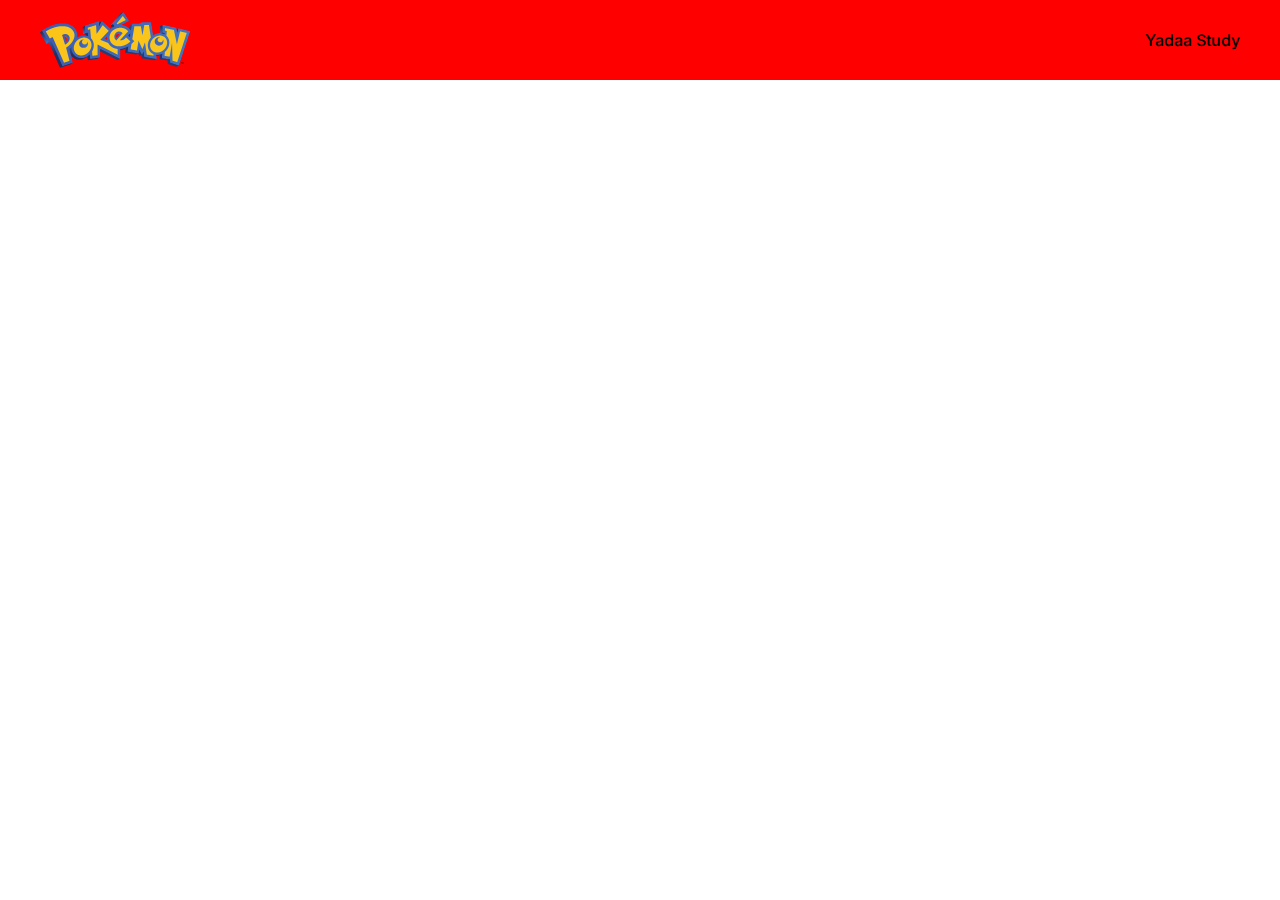
==== index.html @ 983d991a "pokedex" ====
<!DOCTYPE html>
<html lang="pt-br">
<head>
    <link rel="preconnect" href="https://fonts.googleapis.com">
    <link rel="preconnect" href="https://fonts.gstatic.com" crossorigin>
    <link href="https://fonts.googleapis.com/css2?family=Inter:wght@300;500&family=Poppins:wght@500&display=swap" rel="stylesheet">
    <link rel="stylesheet" href="global.css">
    <link rel="stylesheet" href="header.css">
    <meta charset="UTF-8">
    <meta http-equiv="X-UA-Compatible" content="IE=edge">
    <meta name="viewport" content="width=device-width, initial-scale=1.0">
    <title>Pokedex</title>
</head>
<body>
    <header>
        <div class="container header-content">
            <img class="logo" src="logo.svg" alt="Logo Pokemon">
            <span>Yadaa Study</span>
        </div>
    </header>

    <section class="hero">
    </section>

    <main>
    </main>

    <footer>
    </footer>

    <script src="script.js"></script>
</body>
</html>
---- global.css ----
*{
    margin: 0%;
    padding: 0%;
    box-sizing: border-box;
}

body{
    font-family: 'Inter', sans-serif;
    font-weight: 500; 
}

h1, h2, h3{
    font-family: 'Poppins', sans-serif;
}

.container{
    max-width: 1200px;
    margin: 0 auto;
}
---- header.css ----
header{
    width: 100%;
    height: 80px;
    background-color: red;
}

.header-content{
    height: 100%;

    display: flex;
    align-items: center;
    justify-content: space-between;
}

.logo{
    width: 150px;
    height: 150px;
}
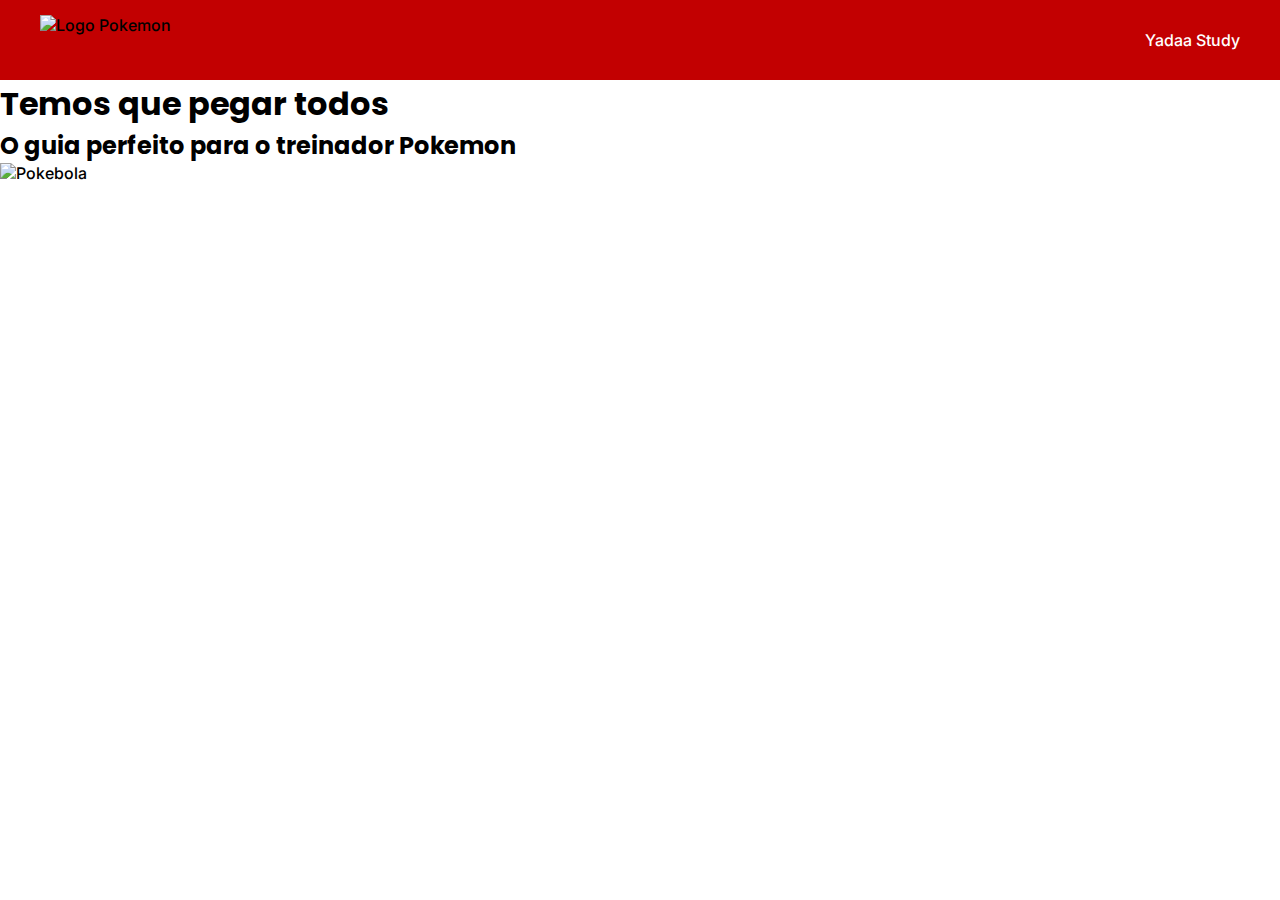
==== commit 882a869b: "19/10/2022" ====
--- a/index.html
+++ b/index.html
@@ -1,33 +1,35 @@
 <!DOCTYPE html>
 <html lang="pt-br">
 <head>
-    <link rel="preconnect" href="https://fonts.googleapis.com">
-    <link rel="preconnect" href="https://fonts.gstatic.com" crossorigin>
-    <link href="https://fonts.googleapis.com/css2?family=Inter:wght@300;500&family=Poppins:wght@500&display=swap" rel="stylesheet">
-    <link rel="stylesheet" href="global.css">
-    <link rel="stylesheet" href="header.css">
-    <meta charset="UTF-8">
-    <meta http-equiv="X-UA-Compatible" content="IE=edge">
-    <meta name="viewport" content="width=device-width, initial-scale=1.0">
-    <title>Pokedex</title>
+  <meta charset="UTF-8">
+  <meta http-equiv="X-UA-Compatible" content="IE=edge">
+  <meta name="viewport" content="width=device-width, initial-scale=1.0">
+  <link rel="preconnect" href="https://fonts.googleapis.com">
+  <link rel="preconnect" href="https://fonts.gstatic.com" crossorigin>
+  <link href="https://fonts.googleapis.com/css2?family=Inter:wght@300;500&family=Poppins:wght@500&display=swap" rel="stylesheet">
+  <link rel="stylesheet" href="global.css">
+  <link rel="stylesheet" href="header.css">
+  <title>Pokedex</title>
 </head>
 <body>
-    <header>
-        <div class="container header-content">
-            <img class="logo" src="logo.svg" alt="Logo Pokemon">
-            <span>Yadaa Study</span>
-        </div>
-    </header>
+  <header>
+    <div class="container header-content">
+      <img class="header-content-logo" src="./assets/pokemon-logo.webp" alt="Logo Pokemon">
+      <span class="header-content-description">Yadaa Study</span>
+    </div>
+  </header>
 
-    <section class="hero">
-    </section>
+  <section class="hero">
+    <h1>Temos que pegar todos</h1>
+    <h2>O guia perfeito para o treinador Pokemon</h2>
+    <img src="./assets/pokeball.png" alt="Pokebola">
+  </section>
 
-    <main>
-    </main>
+  <main>
+  </main>
 
-    <footer>
-    </footer>
-
-    <script src="script.js"></script>
+  <footer>
+  </footer>
+  
 </body>
 </html>--- a/global.css
+++ b/global.css
@@ -1,19 +1,26 @@
-*{
-    margin: 0%;
-    padding: 0%;
-    box-sizing: border-box;
+:root {
+  --white: #ffffff;
+  --red: #C20001;
 }
 
-body{
-    font-family: 'Inter', sans-serif;
-    font-weight: 500; 
+* {
+  margin: 0;
+  padding: 0;
+  box-sizing: border-box;
 }
 
-h1, h2, h3{
-    font-family: 'Poppins', sans-serif;
+body {
+  font-family: 'Inter', sans-serif;
+  font-weight: 500;
 }
 
-.container{
-    max-width: 1200px;
-    margin: 0 auto;
-}+h1, h2, h3 {
+  font-family: 'Poppins', sans-serif;
+}
+
+.container {
+  max-width: 1200px;
+  margin: 0 auto;
+}
+
+
--- a/header.css
+++ b/header.css
@@ -1,18 +1,22 @@
-header{
-    width: 100%;
-    height: 80px;
-    background-color: red;
+header {
+  width: 100%;
+  height: 80px;
+  background-color: var(--red);
 }
 
-.header-content{
-    height: 100%;
+.header-content {
+  height: 100%;
 
-    display: flex;
-    align-items: center;
-    justify-content: space-between;
+  display: flex;
+  align-items: center;
+  justify-content: space-between;
 }
 
-.logo{
-    width: 150px;
-    height: 150px;
+.header-content-logo {
+  height: 50px;
+  width: auto;
+}
+
+.header-content-description {
+  color: var(--white);
 }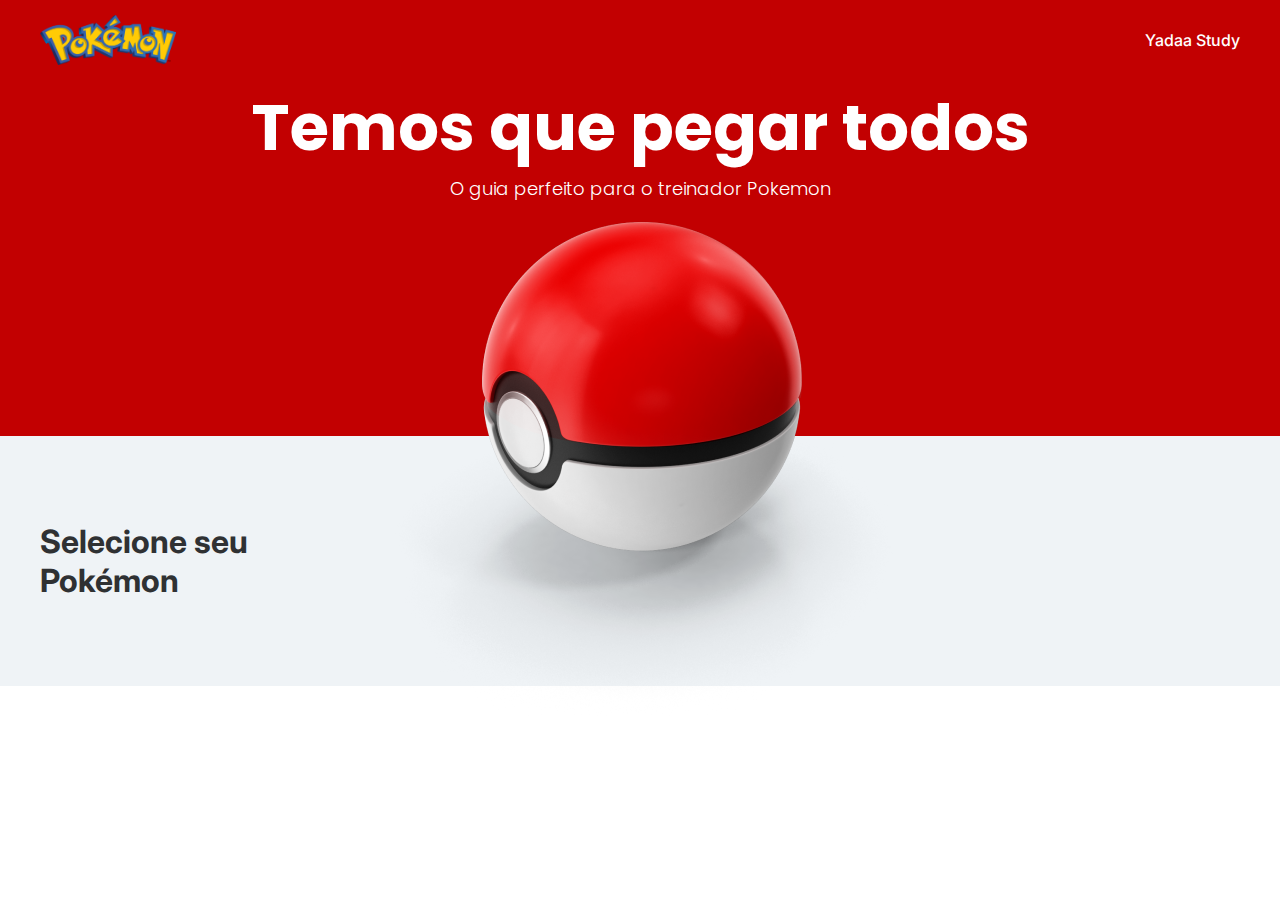
==== commit d253f178: "finaliza div search" ====
--- a/index.html
+++ b/index.html
@@ -9,6 +9,8 @@
   <link href="https://fonts.googleapis.com/css2?family=Inter:wght@300;500&family=Poppins:wght@500&display=swap" rel="stylesheet">
   <link rel="stylesheet" href="global.css">
   <link rel="stylesheet" href="header.css">
+  <link rel="stylesheet" href="hero.css">
+  <link rel="stylesheet" href="search.css">
   <title>Pokedex</title>
 </head>
 <body>
@@ -20,12 +22,22 @@
   </header>
 
   <section class="hero">
-    <h1>Temos que pegar todos</h1>
-    <h2>O guia perfeito para o treinador Pokemon</h2>
-    <img src="./assets/pokeball.png" alt="Pokebola">
+    <h1 class="hero-title">Temos que pegar todos</h1>
+    <h2 class="hero-subtitle">O guia perfeito para o treinador Pokemon</h2>
+    <img class="hero-image" src="./assets/pokeball.png" alt="Pokebola">
   </section>
 
   <main>
+    <div class="search">
+      <div class="container">
+        <div class="search-content">
+            <strong class="search-content-title">Selecione seu Pokémon</strong>
+        </div>
+      </div>
+    </div>
+
+    <div class="list">
+    </div>
   </main>
 
   <footer>
--- a/global.css
+++ b/global.css
@@ -1,6 +1,8 @@
 :root {
   --white: #ffffff;
   --red: #C20001;
+  --gray: #eff3f6;
+  --black: #2f3133;
 }
 
 * {
@@ -23,4 +25,6 @@
   margin: 0 auto;
 }
 
+.teste {
 
+}
--- a/header.css
+++ b/header.css
@@ -14,9 +14,8 @@
 
 .header-content-logo {
   height: 50px;
-  width: auto;
 }
 
 .header-content-description {
   color: var(--white);
-}+}
--- a/hero.css
+++ b/hero.css
@@ -0,0 +1,25 @@
+.hero {
+  background-color: var(--red);
+
+  display: flex;
+  flex-direction: column;
+  align-items: center;
+  justify-content: center;
+}
+
+.hero-title, .hero-subtitle {
+  color: var(--white);
+}
+
+.hero-title {
+  font-size: 64px;
+}
+
+.hero-subtitle {
+  font-size: 18px;
+  font-weight: 300;
+}
+
+.hero-image {
+  margin-bottom: -280px;
+}
--- a/search.css
+++ b/search.css
@@ -0,0 +1,17 @@
+.search {
+    width: 100%;
+    background-color: var(--gray);
+}
+
+.search-content {
+    display: flex;
+    align-items: center;
+    justify-content: space-between;
+    height: 250px;
+}
+
+.search-content-title {
+    color: var(--black);
+    font-size: 32px;
+    width: 230px;
+}
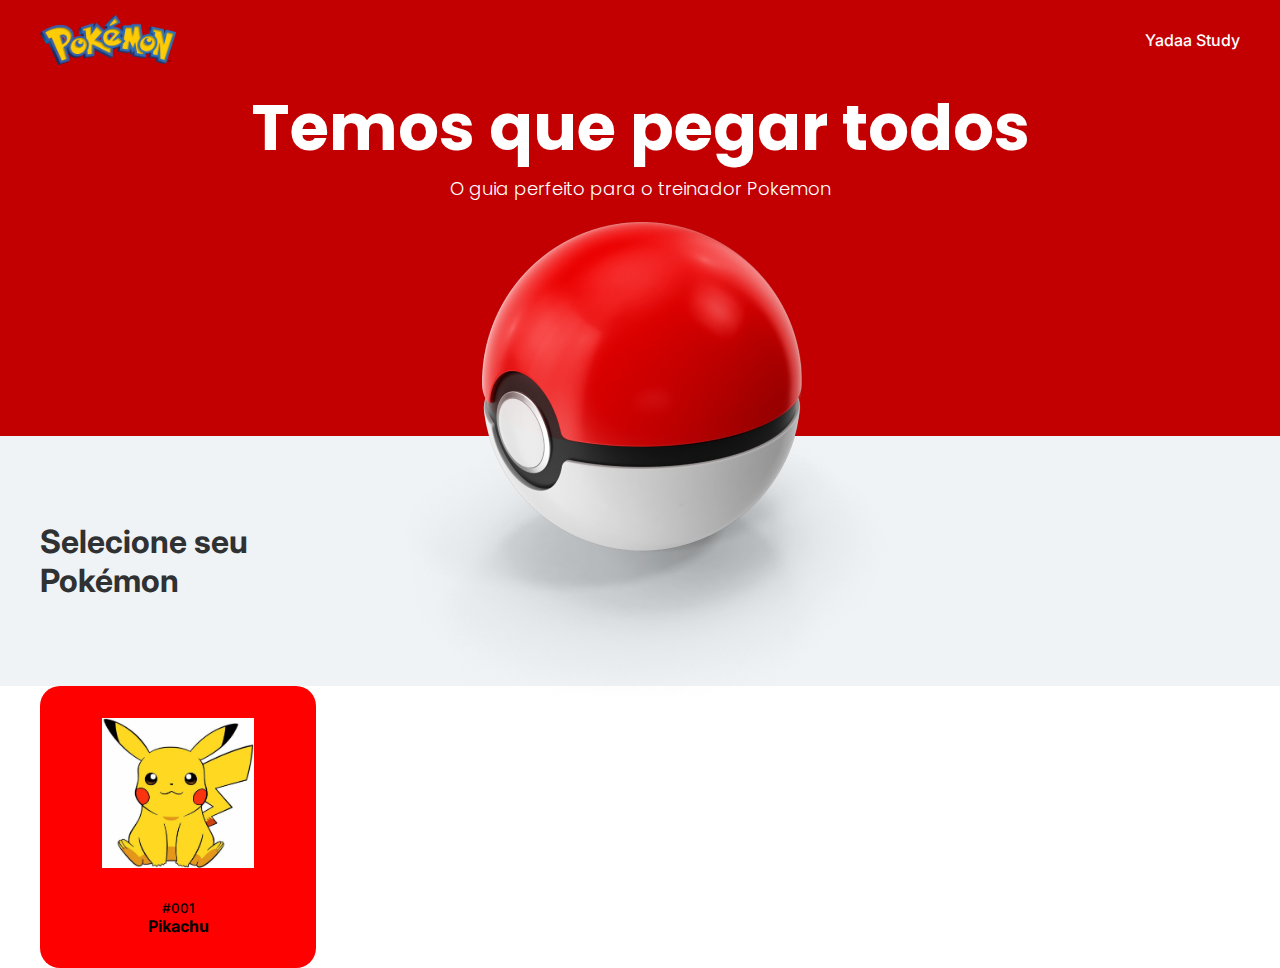
==== commit aa74a75e: "16/11/2022" ====
--- a/index.html
+++ b/index.html
@@ -11,6 +11,7 @@
   <link rel="stylesheet" href="header.css">
   <link rel="stylesheet" href="hero.css">
   <link rel="stylesheet" href="search.css">
+  <link rel="stylesheet" href="card.css">
   <title>Pokedex</title>
 </head>
 <body>
@@ -37,6 +38,13 @@
     </div>
 
     <div class="list">
+      <div class="container">
+        <div class="card">
+          <img class="card-image" src="./assets/pikachu.jpg" alt="">
+          <small class="card-id">#001</small>
+          <strong class="card-name">Pikachu</strong>
+        </div>
+      </div>
     </div>
   </main>
 
--- a/card.css
+++ b/card.css
@@ -0,0 +1,27 @@
+.card{
+    width: 276px;
+    height: auto;
+
+    background-color: red;
+    border-radius: 20px;
+
+    display: flex;
+    flex-direction: column;
+    align-items: center;
+    justify-content: center;
+
+    padding: 32px 0;
+}
+
+.card-image{
+    height: 150px;
+    margin-bottom: 32px;
+}
+
+.card-id{
+
+}
+
+.card-name{
+
+}
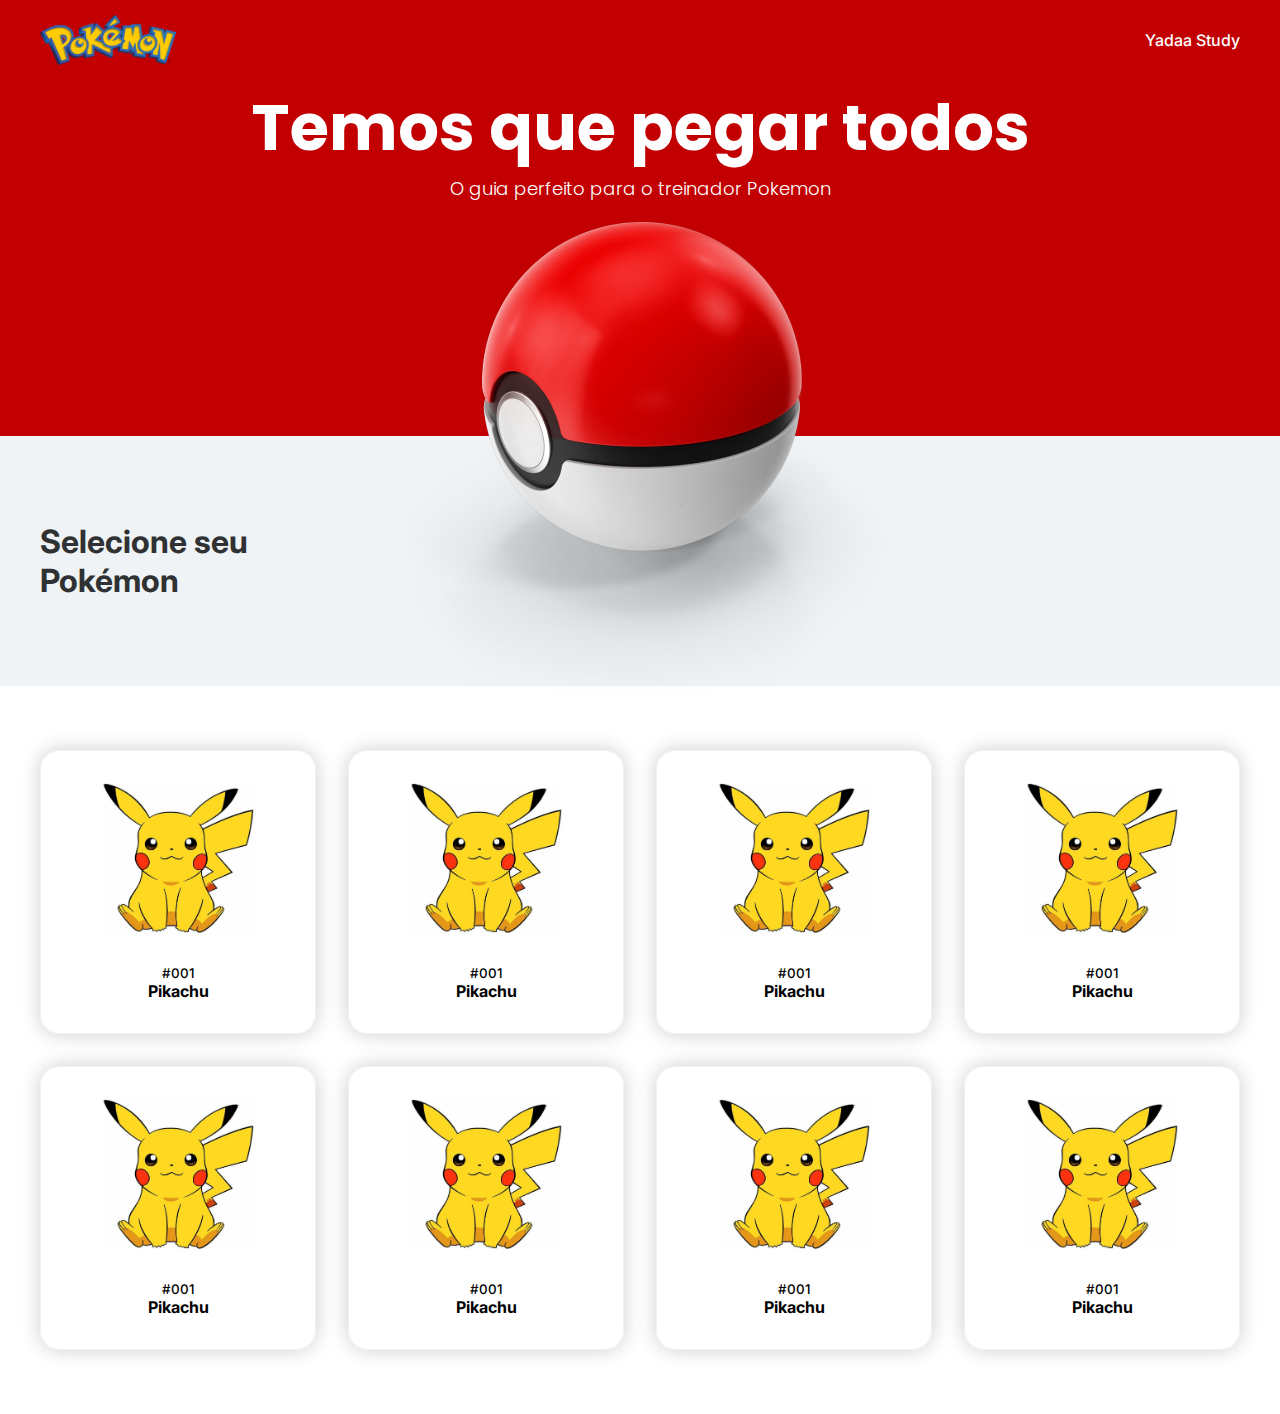
==== commit daeafba8: "PokeApi 23/11/22" ====
--- a/index.html
+++ b/index.html
@@ -12,6 +12,7 @@
   <link rel="stylesheet" href="hero.css">
   <link rel="stylesheet" href="search.css">
   <link rel="stylesheet" href="card.css">
+  <link rel="stylesheet" href="list.css">
   <title>Pokedex</title>
 </head>
 <body>
@@ -38,7 +39,42 @@
     </div>
 
     <div class="list">
-      <div class="container">
+      <div class="list-content container">
+        <div class="card">
+          <img class="card-image" src="./assets/pikachu.jpg" alt="">
+          <small class="card-id">#001</small>
+          <strong class="card-name">Pikachu</strong>
+        </div>
+        <div class="card">
+          <img class="card-image" src="./assets/pikachu.jpg" alt="">
+          <small class="card-id">#001</small>
+          <strong class="card-name">Pikachu</strong>
+        </div>
+        <div class="card">
+          <img class="card-image" src="./assets/pikachu.jpg" alt="">
+          <small class="card-id">#001</small>
+          <strong class="card-name">Pikachu</strong>
+        </div>
+        <div class="card">
+          <img class="card-image" src="./assets/pikachu.jpg" alt="">
+          <small class="card-id">#001</small>
+          <strong class="card-name">Pikachu</strong>
+        </div>
+        <div class="card">
+          <img class="card-image" src="./assets/pikachu.jpg" alt="">
+          <small class="card-id">#001</small>
+          <strong class="card-name">Pikachu</strong>
+        </div>
+        <div class="card">
+          <img class="card-image" src="./assets/pikachu.jpg" alt="">
+          <small class="card-id">#001</small>
+          <strong class="card-name">Pikachu</strong>
+        </div>
+        <div class="card">
+          <img class="card-image" src="./assets/pikachu.jpg" alt="">
+          <small class="card-id">#001</small>
+          <strong class="card-name">Pikachu</strong>
+        </div>
         <div class="card">
           <img class="card-image" src="./assets/pikachu.jpg" alt="">
           <small class="card-id">#001</small>
@@ -51,5 +87,6 @@
   <footer>
   </footer>
   
+  <script src="./script.js"></script>
 </body>
 </html>--- a/card.css
+++ b/card.css
@@ -1,8 +1,9 @@
 .card{
-    width: 276px;
+    min-width: 276px;
     height: auto;
 
-    background-color: red;
+    box-shadow: 0px 0px 20px 0px rgba(0,0,0,0.2);
+    border: 1px solid var(--gray);
     border-radius: 20px;
 
     display: flex;
--- a/list.css
+++ b/list.css
@@ -0,0 +1,16 @@
+.list{
+    display: flex;
+    align-items: center;
+    justify-content: space-between;
+}
+
+.list-content{
+    width: 100%;
+    padding: 64px 0;
+
+    display: flex;
+    align-items: center;
+    justify-content: flex-start;
+    flex-wrap: wrap;
+    gap: 32px;
+}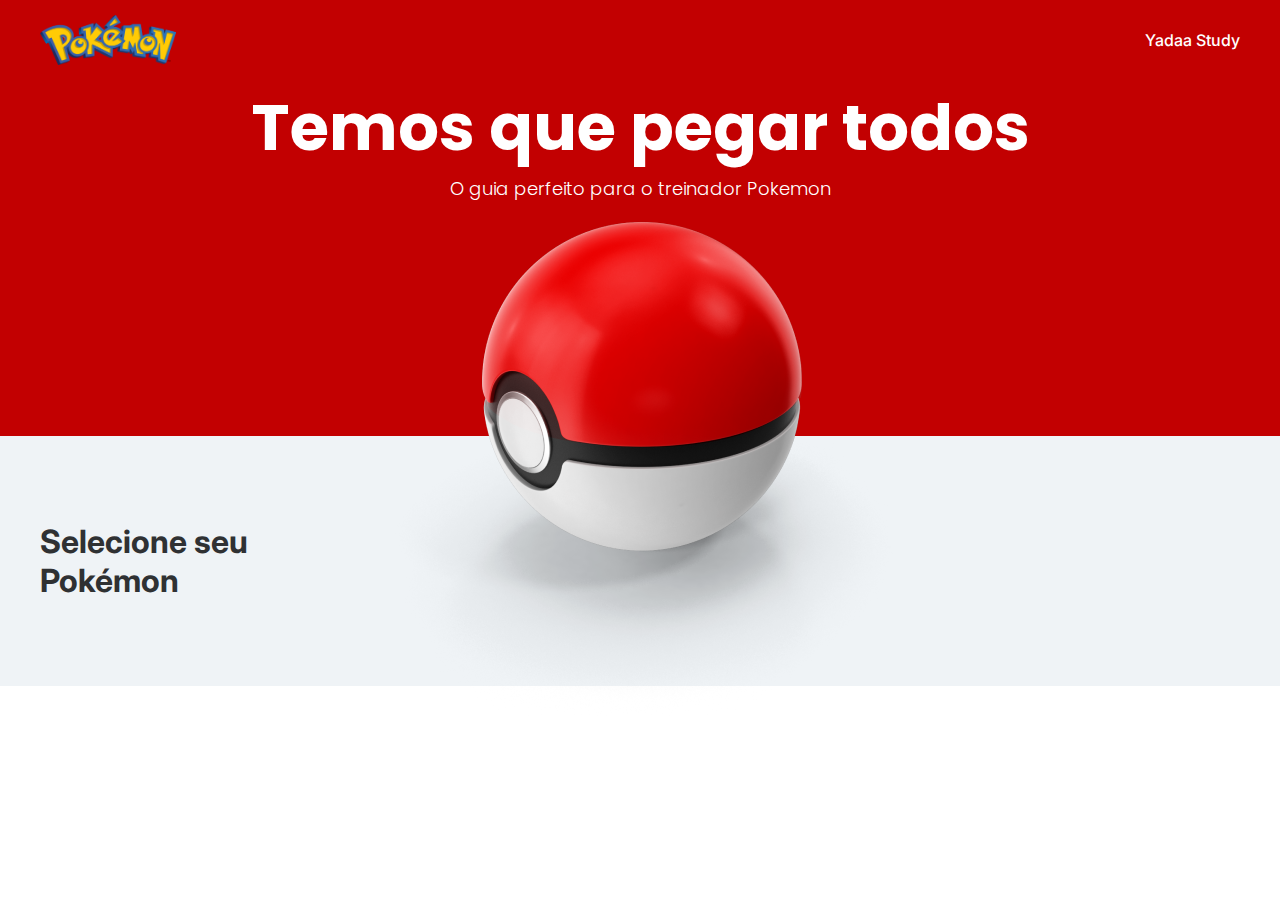
==== commit 045bfd88: "Projeto Completo, 30/11/22" ====
--- a/index.html
+++ b/index.html
@@ -40,47 +40,7 @@
 
     <div class="list">
       <div class="list-content container">
-        <div class="card">
-          <img class="card-image" src="./assets/pikachu.jpg" alt="">
-          <small class="card-id">#001</small>
-          <strong class="card-name">Pikachu</strong>
-        </div>
-        <div class="card">
-          <img class="card-image" src="./assets/pikachu.jpg" alt="">
-          <small class="card-id">#001</small>
-          <strong class="card-name">Pikachu</strong>
-        </div>
-        <div class="card">
-          <img class="card-image" src="./assets/pikachu.jpg" alt="">
-          <small class="card-id">#001</small>
-          <strong class="card-name">Pikachu</strong>
-        </div>
-        <div class="card">
-          <img class="card-image" src="./assets/pikachu.jpg" alt="">
-          <small class="card-id">#001</small>
-          <strong class="card-name">Pikachu</strong>
-        </div>
-        <div class="card">
-          <img class="card-image" src="./assets/pikachu.jpg" alt="">
-          <small class="card-id">#001</small>
-          <strong class="card-name">Pikachu</strong>
-        </div>
-        <div class="card">
-          <img class="card-image" src="./assets/pikachu.jpg" alt="">
-          <small class="card-id">#001</small>
-          <strong class="card-name">Pikachu</strong>
-        </div>
-        <div class="card">
-          <img class="card-image" src="./assets/pikachu.jpg" alt="">
-          <small class="card-id">#001</small>
-          <strong class="card-name">Pikachu</strong>
-        </div>
-        <div class="card">
-          <img class="card-image" src="./assets/pikachu.jpg" alt="">
-          <small class="card-id">#001</small>
-          <strong class="card-name">Pikachu</strong>
-        </div>
-      </div>
+        <!-- Aqui Aparecem Os Cards -->
     </div>
   </main>
 
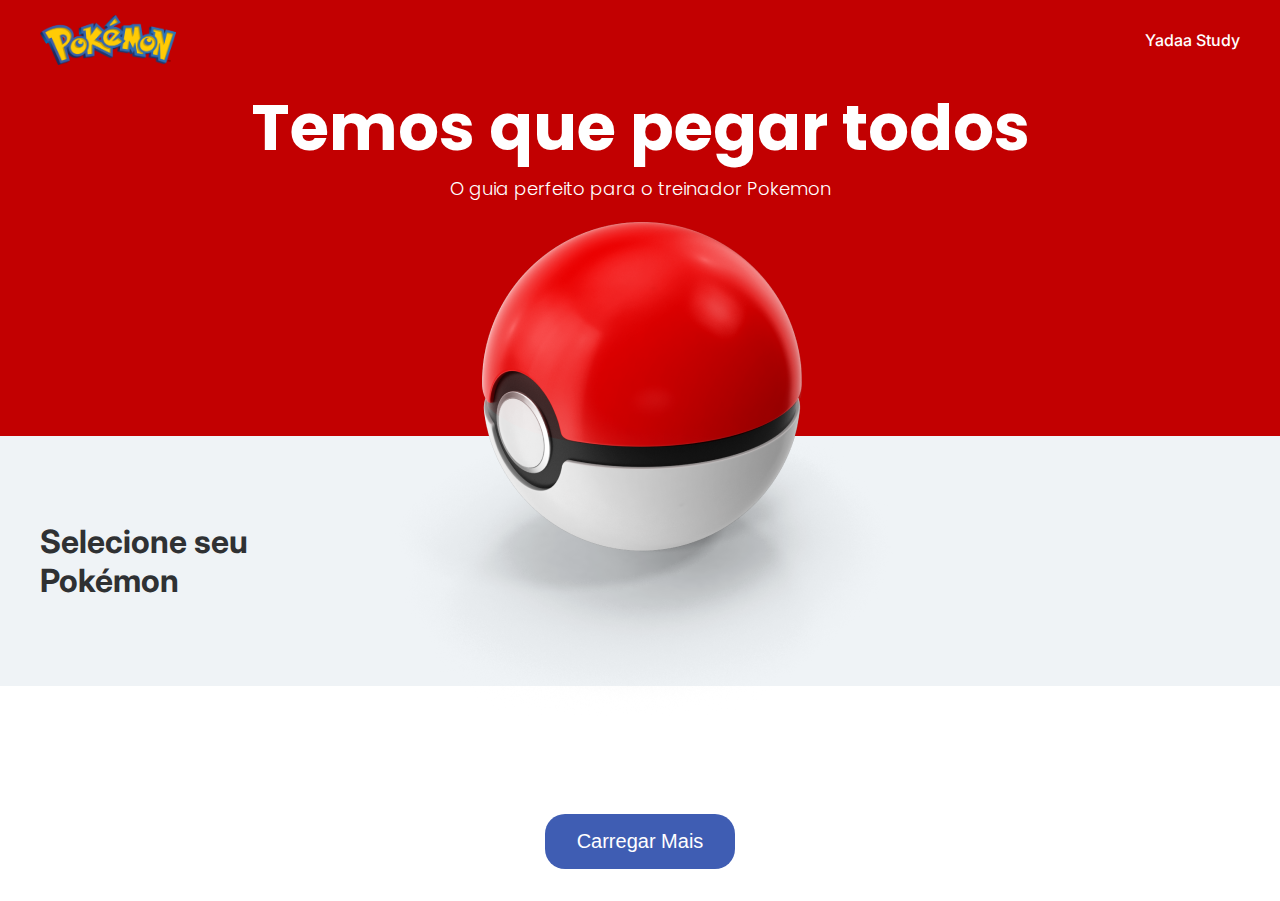
==== commit 6be29edd: "Finalizado" ====
--- a/index.html
+++ b/index.html
@@ -42,6 +42,8 @@
       <div class="list-content container">
         <!-- Aqui Aparecem Os Cards -->
     </div>
+    <button class="list-load-more" onclick="loadMore()">Carregar Mais</button>
+  </div>
   </main>
 
   <footer>
--- a/global.css
+++ b/global.css
@@ -3,6 +3,7 @@
   --red: #C20001;
   --gray: #eff3f6;
   --black: #2f3133;
+  --blue: #3F5DB3;
 }
 
 * {
@@ -24,7 +25,3 @@
   max-width: 1200px;
   margin: 0 auto;
 }
-
-.teste {
-
-}
--- a/card.css
+++ b/card.css
@@ -1,5 +1,6 @@
 .card{
     min-width: 276px;
+    min-height: 276px;
     height: auto;
 
     box-shadow: 0px 0px 20px 0px rgba(0,0,0,0.2);
@@ -15,14 +16,7 @@
 }
 
 .card-image{
-    height: 150px;
+    max-height: 150px;
     margin-bottom: 32px;
-}
-
-.card-id{
-
-}
-
-.card-name{
-
-}
+    max-width: 150px;
+}--- a/list.css
+++ b/list.css
@@ -2,6 +2,8 @@
     display: flex;
     align-items: center;
     justify-content: space-between;
+    width: 100%;
+    flex-direction: column;
 }
 
 .list-content{
@@ -13,4 +15,21 @@
     justify-content: flex-start;
     flex-wrap: wrap;
     gap: 32px;
+}
+
+.list-load-more {
+    background-color: var(--blue);
+    color: var(--white);
+    border: none;
+    padding: 16px 32px;
+    font-size: 20px;
+    border-radius: 20px;
+    margin-bottom: 32px;
+    cursor: pointer;
+
+    transition: all 0.3s;
+}
+
+.list-load-more:hover {
+    filter: brightness(0.9);
 }